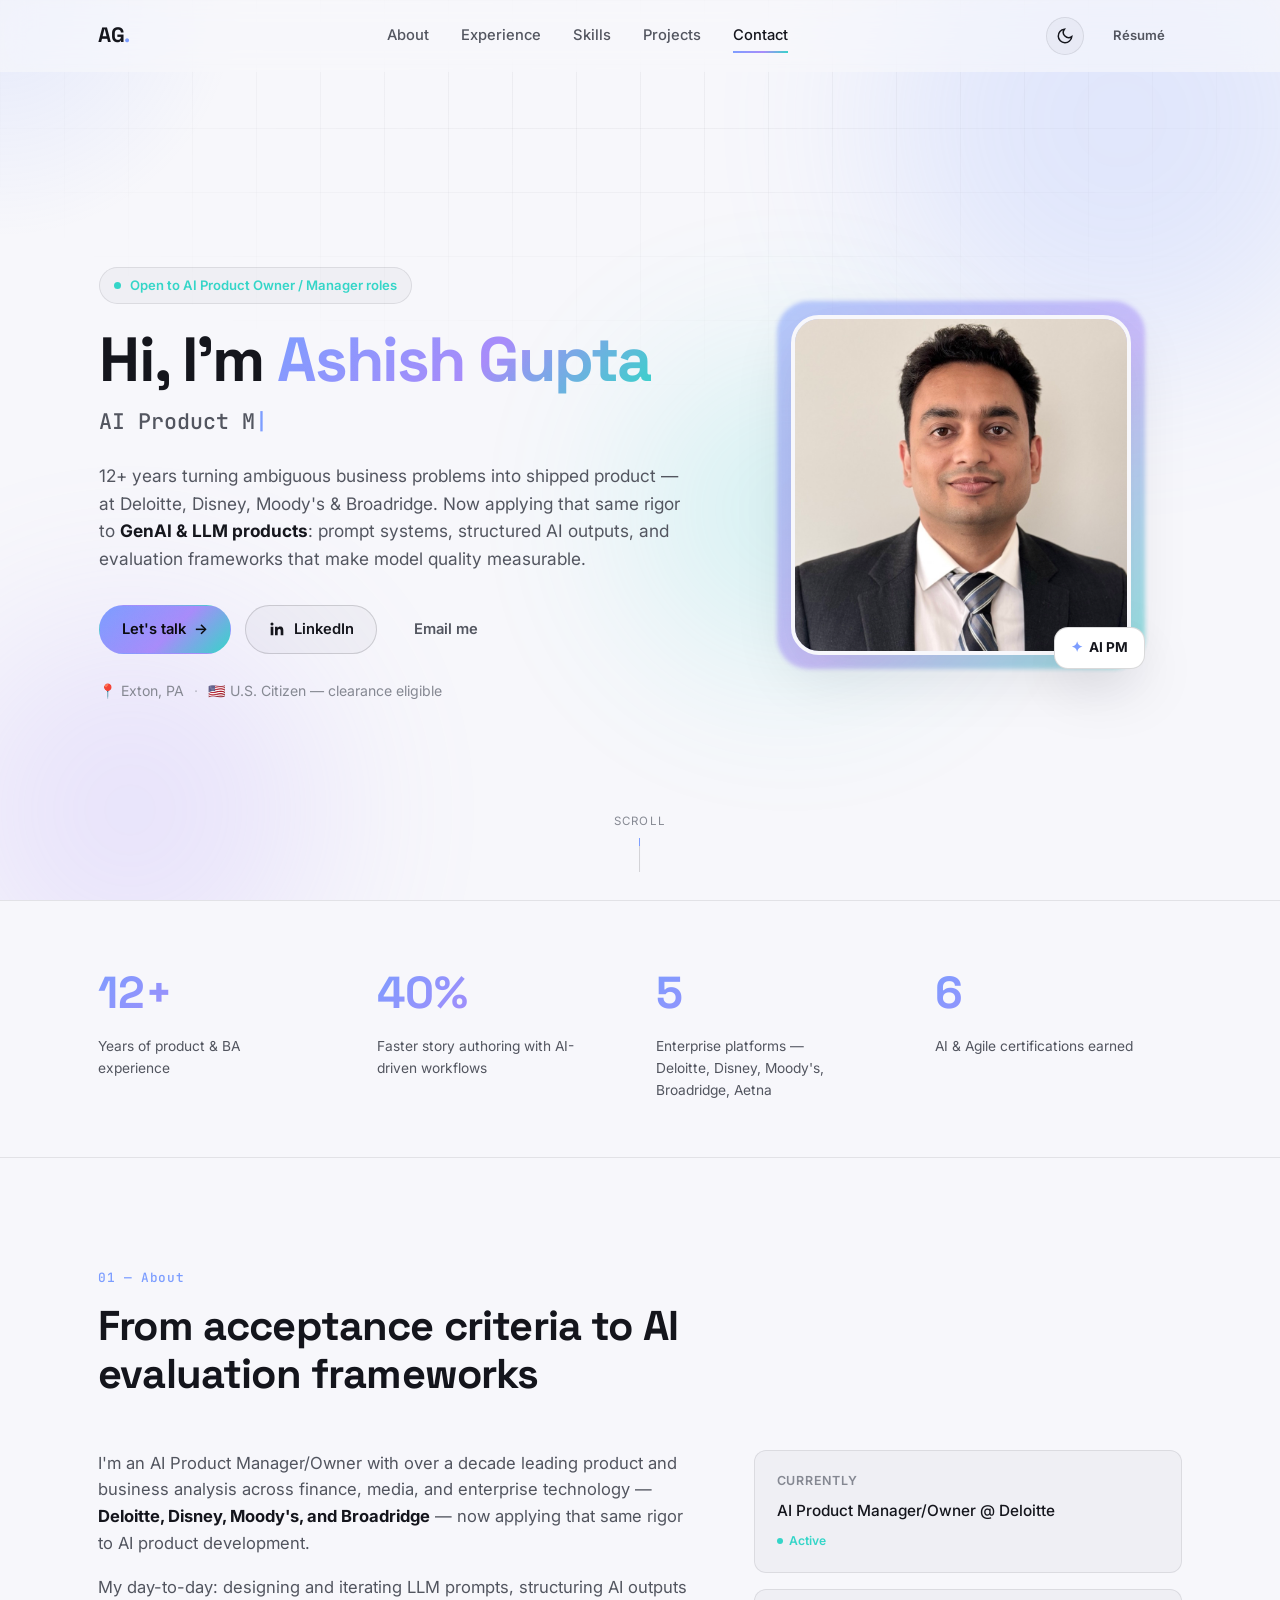
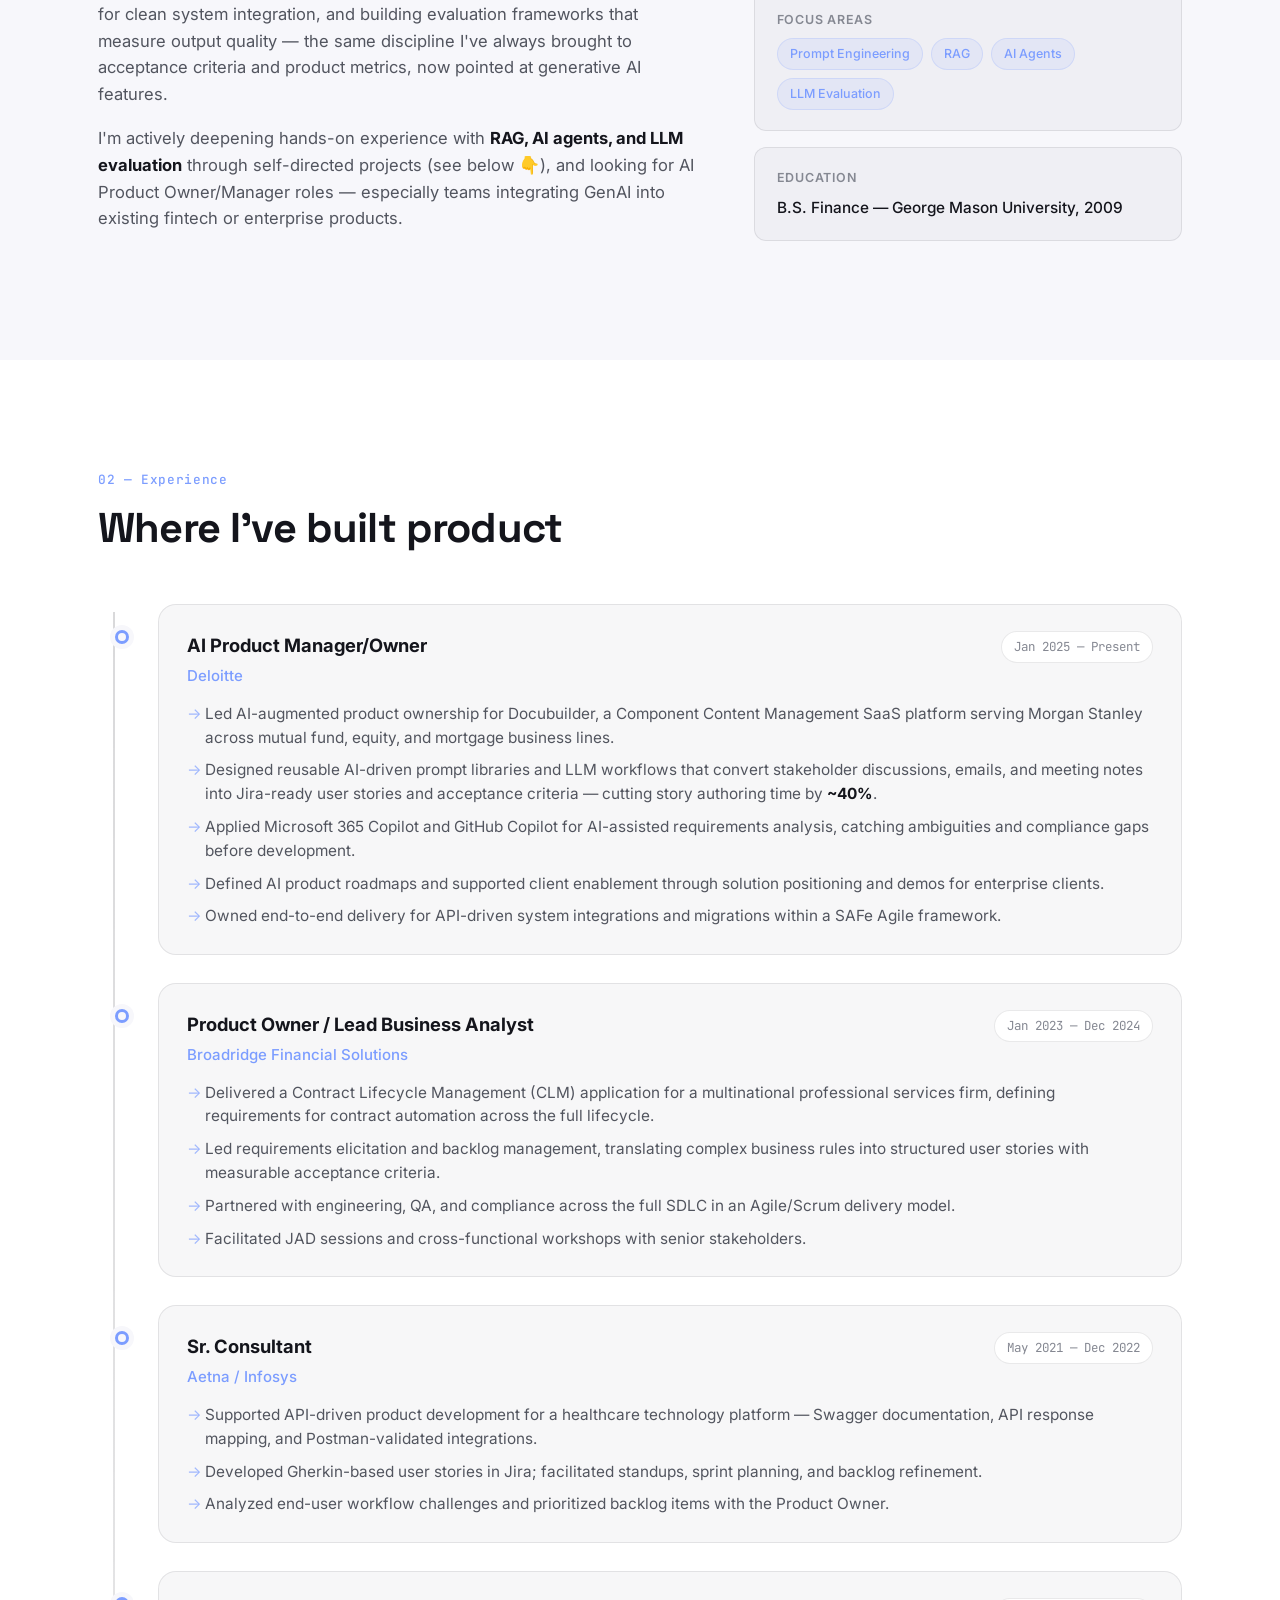
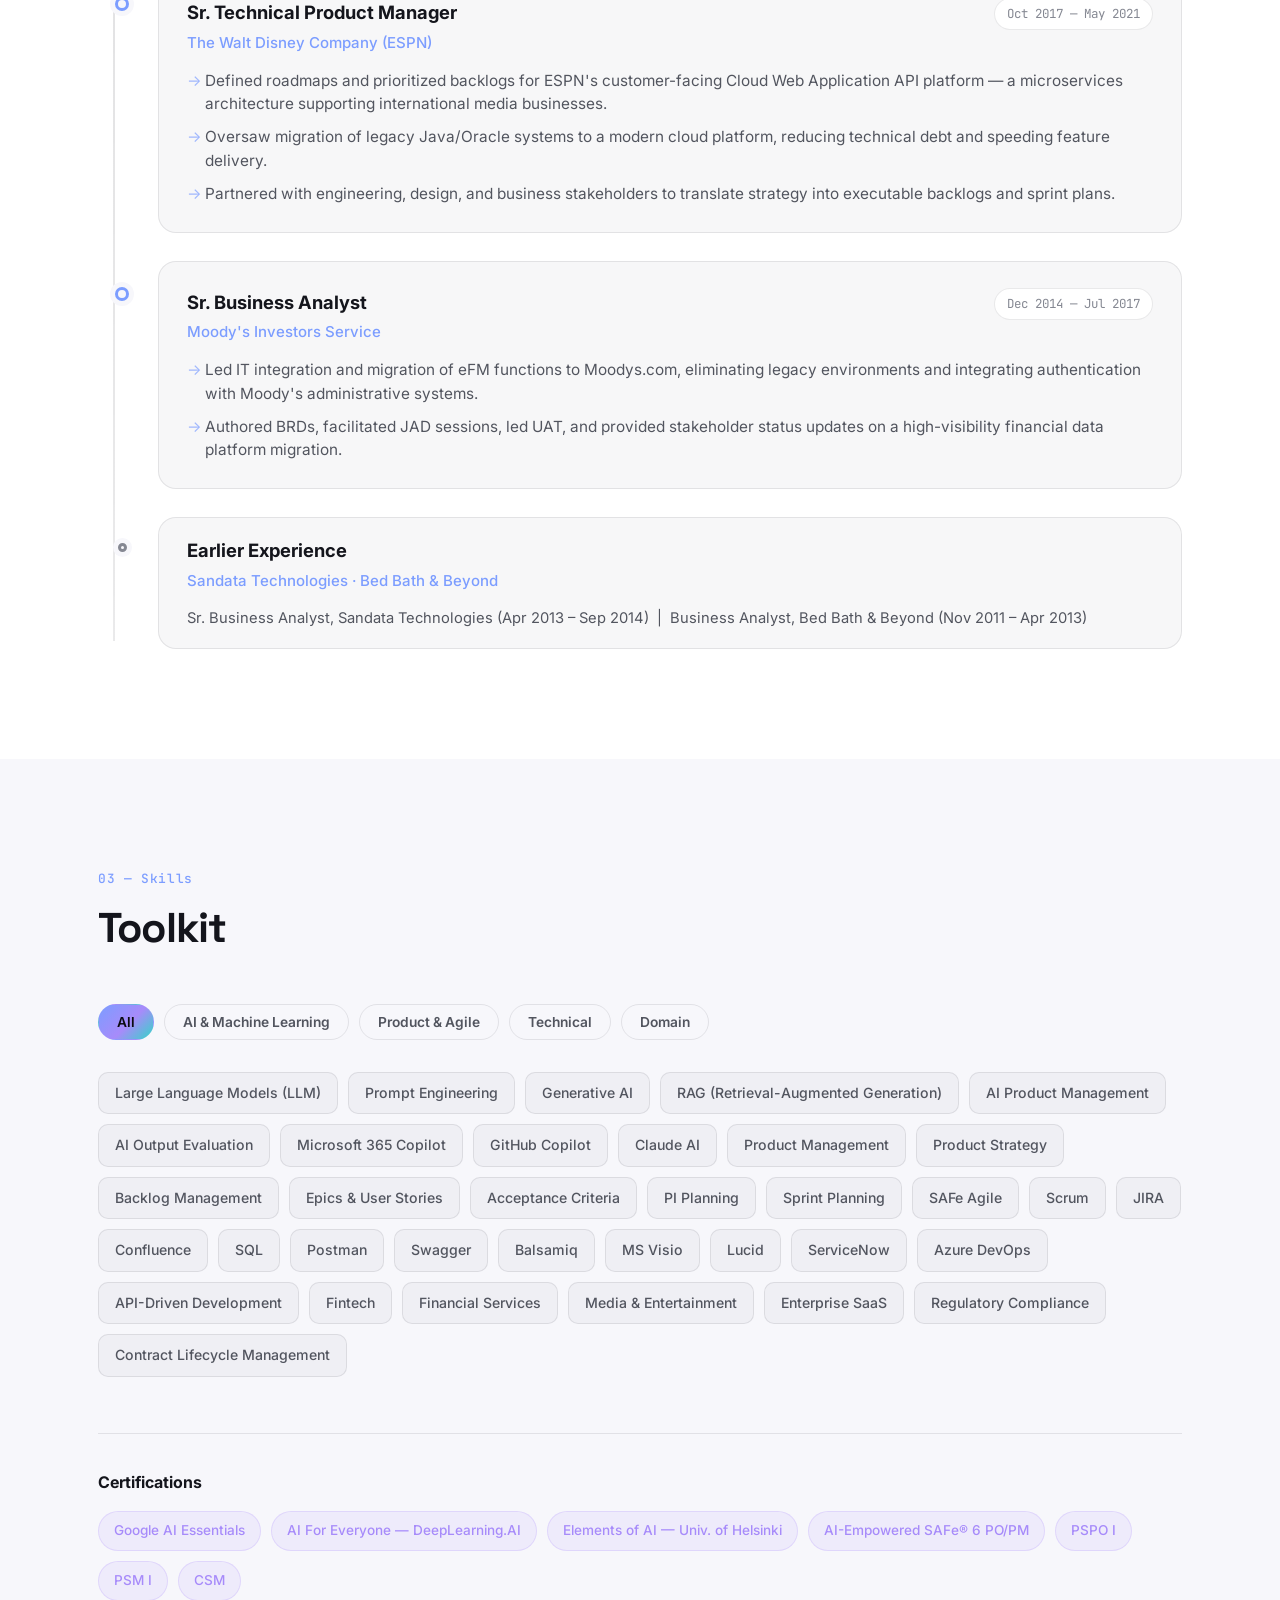
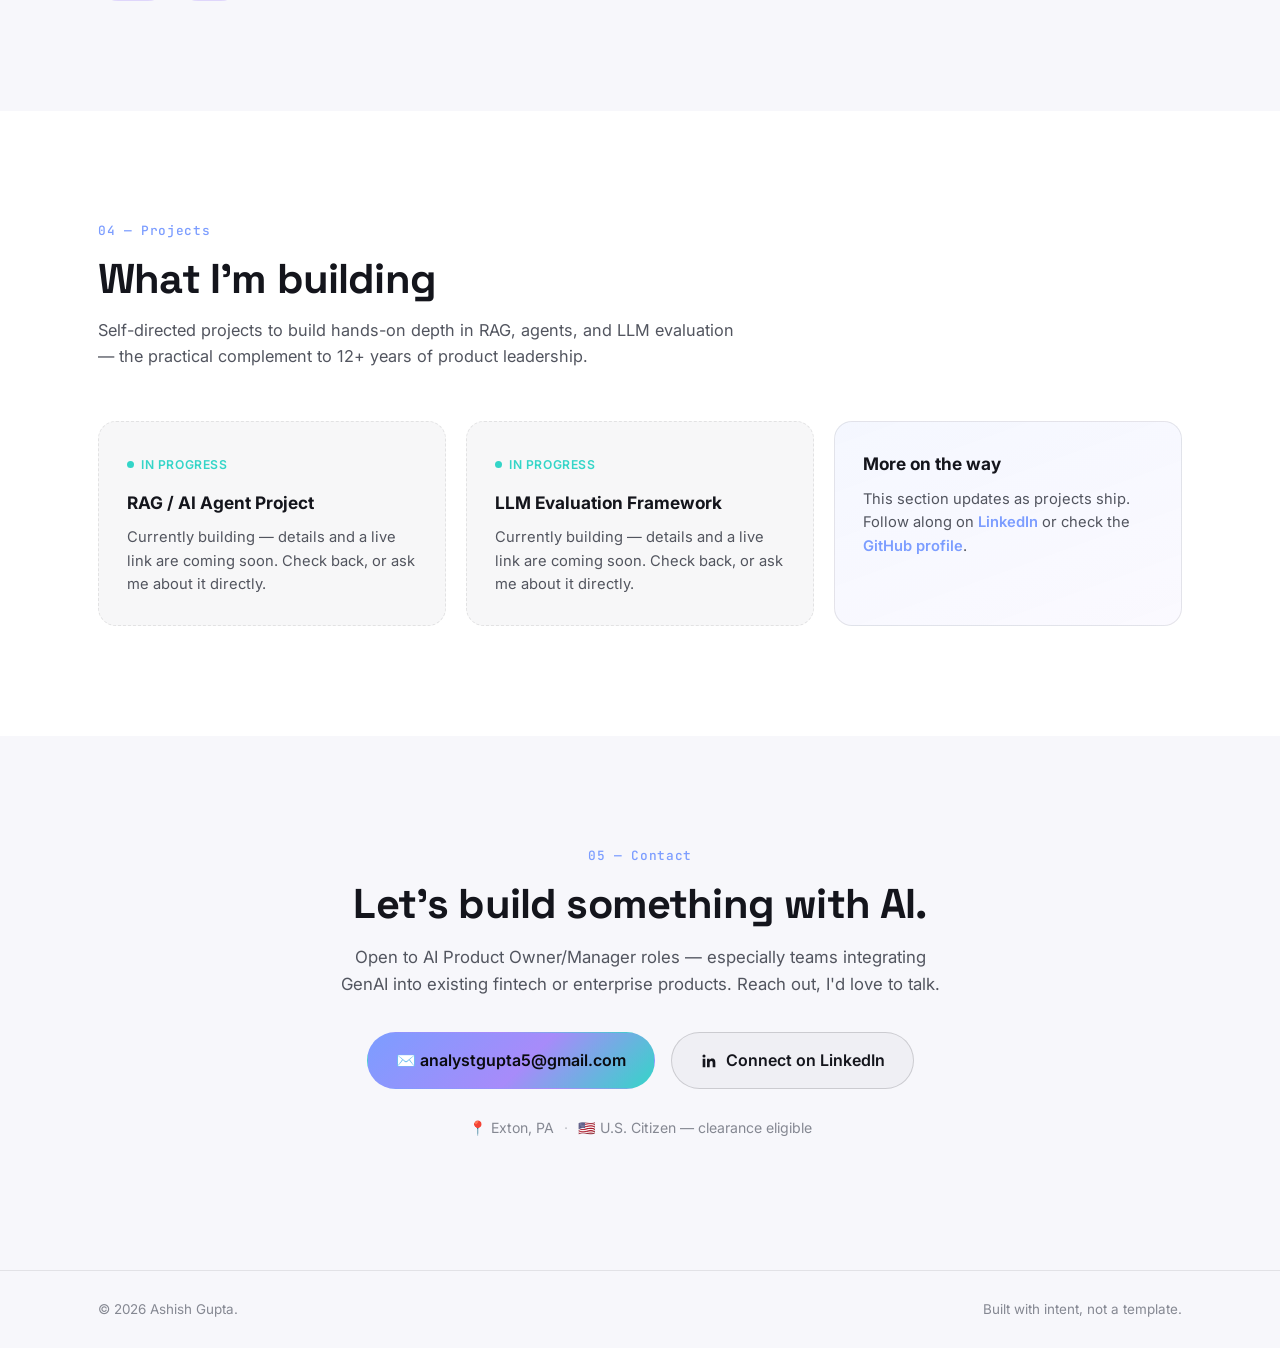
==== index.html @ 5408b758 "Initial interactive resume site" ====
<!DOCTYPE html>
<html lang="en">
<head>
<meta charset="UTF-8">
<meta name="viewport" content="width=device-width, initial-scale=1.0">
<title>Ashish Gupta — AI Product Manager</title>
<meta name="description" content="Ashish Gupta — AI Product Manager/Owner specializing in GenAI & LLM products across Fintech, Media, and Enterprise technology.">
<link rel="icon" href="data:image/svg+xml,<svg xmlns=%22http://www.w3.org/2000/svg%22 viewBox=%220 0 100 100%22><text y=%22.9em%22 font-size=%2290%22>🤖</text></svg>">
<link rel="preconnect" href="https://fonts.googleapis.com">
<link rel="preconnect" href="https://fonts.gstatic.com" crossorigin>
<link href="https://fonts.googleapis.com/css2?family=Space+Grotesk:wght@400;500;600;700&family=Inter:wght@400;500;600;700;800&family=JetBrains+Mono:wght@400;500&display=swap" rel="stylesheet">
<link rel="stylesheet" href="style.css">
</head>
<body>

<div class="noise-overlay"></div>
<div class="cursor-glow" id="cursorGlow"></div>

<nav id="navbar">
  <div class="nav-inner">
    <a href="#top" class="nav-brand">AG<span class="dot">.</span></a>
    <div class="nav-links">
      <a href="#about" data-section="about">About</a>
      <a href="#experience" data-section="experience">Experience</a>
      <a href="#skills" data-section="skills">Skills</a>
      <a href="#projects" data-section="projects">Projects</a>
      <a href="#contact" data-section="contact">Contact</a>
    </div>
    <div class="nav-actions">
      <button id="themeToggle" aria-label="Toggle theme">
        <svg class="icon-sun" viewBox="0 0 24 24" fill="none" stroke="currentColor" stroke-width="2"><circle cx="12" cy="12" r="4"/><path d="M12 2v2M12 20v2M4.93 4.93l1.41 1.41M17.66 17.66l1.41 1.41M2 12h2M20 12h2M6.34 17.66l-1.41 1.41M19.07 4.93l-1.41 1.41"/></svg>
        <svg class="icon-moon" viewBox="0 0 24 24" fill="none" stroke="currentColor" stroke-width="2"><path d="M21 12.79A9 9 0 1 1 11.21 3 7 7 0 0 0 21 12.79z"/></svg>
      </button>
      <a href="Ashish_Gupta_AI_PO_Resume.docx" class="btn btn-ghost btn-sm" download>Résumé</a>
    </div>
    <button class="nav-burger" id="navBurger" aria-label="Menu"><span></span><span></span><span></span></button>
  </div>
  <div class="mobile-menu" id="mobileMenu">
    <a href="#about">About</a>
    <a href="#experience">Experience</a>
    <a href="#skills">Skills</a>
    <a href="#projects">Projects</a>
    <a href="#contact">Contact</a>
  </div>
</nav>

<div class="progress-bar" id="progressBar"></div>

<main id="top">

  <!-- HERO -->
  <section class="hero">
    <div class="hero-bg">
      <div class="blob blob-1"></div>
      <div class="blob blob-2"></div>
      <div class="blob blob-3"></div>
      <div class="grid-overlay"></div>
    </div>

    <div class="hero-inner container">
      <div class="hero-text">
        <div class="eyebrow reveal">
          <span class="pulse-dot"></span>
          Open to AI Product Owner / Manager roles
        </div>
        <h1 class="reveal">
          Hi, I'm <span class="highlight">Ashish Gupta</span>
        </h1>
        <h2 class="hero-role reveal">
          <span id="typedRole"></span><span class="cursor-blink">|</span>
        </h2>
        <p class="hero-lede reveal">
          12+ years turning ambiguous business problems into shipped product —
          at Deloitte, Disney, Moody's &amp; Broadridge. Now applying that same
          rigor to <strong>GenAI &amp; LLM products</strong>: prompt systems,
          structured AI outputs, and evaluation frameworks that make model
          quality measurable.
        </p>
        <div class="hero-actions reveal">
          <a href="#contact" class="btn btn-primary">Let's talk <span class="arrow">→</span></a>
          <a href="https://www.linkedin.com/in/analystgupta5/" target="_blank" rel="noopener" class="btn btn-secondary">
            <svg width="18" height="18" viewBox="0 0 24 24" fill="currentColor"><path d="M20.45 20.45h-3.55v-5.57c0-1.33-.03-3.04-1.85-3.04-1.85 0-2.14 1.45-2.14 2.94v5.67H9.36V9h3.41v1.56h.05c.47-.9 1.63-1.85 3.36-1.85 3.6 0 4.27 2.37 4.27 5.45v6.29zM5.34 7.43a2.06 2.06 0 1 1 0-4.12 2.06 2.06 0 0 1 0 4.12zM7.11 20.45H3.56V9h3.55v11.45z"/></svg>
            LinkedIn
          </a>
          <a href="mailto:analystgupta5@gmail.com" class="btn btn-ghost">Email me</a>
        </div>
        <div class="hero-meta reveal">
          <span>📍 Exton, PA</span>
          <span class="sep">·</span>
          <span>🇺🇸 U.S. Citizen — clearance eligible</span>
        </div>
      </div>

      <div class="hero-photo reveal">
        <div class="photo-frame">
          <div class="photo-ring"></div>
          <img src="assets/headshot.jpg" alt="Portrait of Ashish Gupta" width="420" height="420">
          <div class="photo-badge">
            <span class="badge-icon">✦</span> AI PM
          </div>
        </div>
      </div>
    </div>

    <div class="scroll-cue">
      <span>Scroll</span>
      <div class="scroll-line"><div class="scroll-dot"></div></div>
    </div>
  </section>

  <!-- STATS -->
  <section class="stats-band">
    <div class="container stats-grid">
      <div class="stat reveal">
        <div class="stat-number" data-count="12" data-suffix="+">0</div>
        <div class="stat-label">Years of product &amp; BA experience</div>
      </div>
      <div class="stat reveal">
        <div class="stat-number" data-count="40" data-suffix="%">0</div>
        <div class="stat-label">Faster story authoring with AI-driven workflows</div>
      </div>
      <div class="stat reveal">
        <div class="stat-number" data-count="5" data-suffix="">0</div>
        <div class="stat-label">Enterprise platforms — Deloitte, Disney, Moody's, Broadridge, Aetna</div>
      </div>
      <div class="stat reveal">
        <div class="stat-number" data-count="6" data-suffix="">0</div>
        <div class="stat-label">AI &amp; Agile certifications earned</div>
      </div>
    </div>
  </section>

  <!-- ABOUT -->
  <section id="about" class="section">
    <div class="container">
      <div class="section-head reveal">
        <span class="section-kicker">01 — About</span>
        <h2>From acceptance criteria to AI evaluation frameworks</h2>
      </div>
      <div class="about-grid">
        <div class="about-copy reveal">
          <p>
            I'm an AI Product Manager/Owner with over a decade leading product
            and business analysis across finance, media, and enterprise
            technology — <strong>Deloitte, Disney, Moody's, and Broadridge</strong> —
            now applying that same rigor to AI product development.
          </p>
          <p>
            My day-to-day: designing and iterating LLM prompts, structuring AI
            outputs for clean system integration, and building evaluation
            frameworks that measure output quality — the same discipline I've
            always brought to acceptance criteria and product metrics, now
            pointed at generative AI features.
          </p>
          <p>
            I'm actively deepening hands-on experience with <strong>RAG, AI
            agents, and LLM evaluation</strong> through self-directed projects
            (see below 👇), and looking for AI Product Owner/Manager roles —
            especially teams integrating GenAI into existing fintech or
            enterprise products.
          </p>
        </div>
        <div class="about-side reveal">
          <div class="info-card">
            <h3>Currently</h3>
            <p>AI Product Manager/Owner @ Deloitte</p>
            <span class="tag tag-live">Active</span>
          </div>
          <div class="info-card">
            <h3>Focus areas</h3>
            <div class="chip-row">
              <span class="chip">Prompt Engineering</span>
              <span class="chip">RAG</span>
              <span class="chip">AI Agents</span>
              <span class="chip">LLM Evaluation</span>
            </div>
          </div>
          <div class="info-card">
            <h3>Education</h3>
            <p>B.S. Finance — George Mason University, 2009</p>
          </div>
        </div>
      </div>
    </div>
  </section>

  <!-- EXPERIENCE -->
  <section id="experience" class="section section-alt">
    <div class="container">
      <div class="section-head reveal">
        <span class="section-kicker">02 — Experience</span>
        <h2>Where I've built product</h2>
      </div>

      <div class="timeline">

        <article class="tl-item reveal">
          <div class="tl-marker"><div class="tl-dot"></div></div>
          <div class="tl-card">
            <div class="tl-card-head">
              <div>
                <h3>AI Product Manager/Owner</h3>
                <div class="tl-company">Deloitte</div>
              </div>
              <div class="tl-date">Jan 2025 — Present</div>
            </div>
            <ul>
              <li>Led AI-augmented product ownership for Docubuilder, a Component Content Management SaaS platform serving Morgan Stanley across mutual fund, equity, and mortgage business lines.</li>
              <li>Designed reusable AI-driven prompt libraries and LLM workflows that convert stakeholder discussions, emails, and meeting notes into Jira-ready user stories and acceptance criteria — cutting story authoring time by <strong>~40%</strong>.</li>
              <li>Applied Microsoft 365 Copilot and GitHub Copilot for AI-assisted requirements analysis, catching ambiguities and compliance gaps before development.</li>
              <li>Defined AI product roadmaps and supported client enablement through solution positioning and demos for enterprise clients.</li>
              <li>Owned end-to-end delivery for API-driven system integrations and migrations within a SAFe Agile framework.</li>
            </ul>
          </div>
        </article>

        <article class="tl-item reveal">
          <div class="tl-marker"><div class="tl-dot"></div></div>
          <div class="tl-card">
            <div class="tl-card-head">
              <div>
                <h3>Product Owner / Lead Business Analyst</h3>
                <div class="tl-company">Broadridge Financial Solutions</div>
              </div>
              <div class="tl-date">Jan 2023 — Dec 2024</div>
            </div>
            <ul>
              <li>Delivered a Contract Lifecycle Management (CLM) application for a multinational professional services firm, defining requirements for contract automation across the full lifecycle.</li>
              <li>Led requirements elicitation and backlog management, translating complex business rules into structured user stories with measurable acceptance criteria.</li>
              <li>Partnered with engineering, QA, and compliance across the full SDLC in an Agile/Scrum delivery model.</li>
              <li>Facilitated JAD sessions and cross-functional workshops with senior stakeholders.</li>
            </ul>
          </div>
        </article>

        <article class="tl-item reveal">
          <div class="tl-marker"><div class="tl-dot"></div></div>
          <div class="tl-card">
            <div class="tl-card-head">
              <div>
                <h3>Sr. Consultant</h3>
                <div class="tl-company">Aetna / Infosys</div>
              </div>
              <div class="tl-date">May 2021 — Dec 2022</div>
            </div>
            <ul>
              <li>Supported API-driven product development for a healthcare technology platform — Swagger documentation, API response mapping, and Postman-validated integrations.</li>
              <li>Developed Gherkin-based user stories in Jira; facilitated standups, sprint planning, and backlog refinement.</li>
              <li>Analyzed end-user workflow challenges and prioritized backlog items with the Product Owner.</li>
            </ul>
          </div>
        </article>

        <article class="tl-item reveal">
          <div class="tl-marker"><div class="tl-dot"></div></div>
          <div class="tl-card">
            <div class="tl-card-head">
              <div>
                <h3>Sr. Technical Product Manager</h3>
                <div class="tl-company">The Walt Disney Company (ESPN)</div>
              </div>
              <div class="tl-date">Oct 2017 — May 2021</div>
            </div>
            <ul>
              <li>Defined roadmaps and prioritized backlogs for ESPN's customer-facing Cloud Web Application API platform — a microservices architecture supporting international media businesses.</li>
              <li>Oversaw migration of legacy Java/Oracle systems to a modern cloud platform, reducing technical debt and speeding feature delivery.</li>
              <li>Partnered with engineering, design, and business stakeholders to translate strategy into executable backlogs and sprint plans.</li>
            </ul>
          </div>
        </article>

        <article class="tl-item reveal">
          <div class="tl-marker"><div class="tl-dot"></div></div>
          <div class="tl-card">
            <div class="tl-card-head">
              <div>
                <h3>Sr. Business Analyst</h3>
                <div class="tl-company">Moody's Investors Service</div>
              </div>
              <div class="tl-date">Dec 2014 — Jul 2017</div>
            </div>
            <ul>
              <li>Led IT integration and migration of eFM functions to Moodys.com, eliminating legacy environments and integrating authentication with Moody's administrative systems.</li>
              <li>Authored BRDs, facilitated JAD sessions, led UAT, and provided stakeholder status updates on a high-visibility financial data platform migration.</li>
            </ul>
          </div>
        </article>

        <article class="tl-item tl-item-compact reveal">
          <div class="tl-marker"><div class="tl-dot tl-dot-sm"></div></div>
          <div class="tl-card tl-card-compact">
            <div class="tl-card-head">
              <div>
                <h3>Earlier Experience</h3>
                <div class="tl-company">Sandata Technologies · Bed Bath &amp; Beyond</div>
              </div>
            </div>
            <p class="tl-compact-text">Sr. Business Analyst, Sandata Technologies (Apr 2013 – Sep 2014) &nbsp;|&nbsp; Business Analyst, Bed Bath &amp; Beyond (Nov 2011 – Apr 2013)</p>
          </div>
        </article>

      </div>
    </div>
  </section>

  <!-- SKILLS -->
  <section id="skills" class="section">
    <div class="container">
      <div class="section-head reveal">
        <span class="section-kicker">03 — Skills</span>
        <h2>Toolkit</h2>
      </div>

      <div class="filter-row reveal">
        <button class="filter-btn active" data-filter="all">All</button>
        <button class="filter-btn" data-filter="ai">AI &amp; Machine Learning</button>
        <button class="filter-btn" data-filter="product">Product &amp; Agile</button>
        <button class="filter-btn" data-filter="technical">Technical</button>
        <button class="filter-btn" data-filter="domain">Domain</button>
      </div>

      <div class="skills-grid" id="skillsGrid">
        <!-- AI -->
        <span class="skill-pill" data-cat="ai">Large Language Models (LLM)</span>
        <span class="skill-pill" data-cat="ai">Prompt Engineering</span>
        <span class="skill-pill" data-cat="ai">Generative AI</span>
        <span class="skill-pill" data-cat="ai">RAG (Retrieval-Augmented Generation)</span>
        <span class="skill-pill" data-cat="ai">AI Product Management</span>
        <span class="skill-pill" data-cat="ai">AI Output Evaluation</span>
        <span class="skill-pill" data-cat="ai">Microsoft 365 Copilot</span>
        <span class="skill-pill" data-cat="ai">GitHub Copilot</span>
        <span class="skill-pill" data-cat="ai">Claude AI</span>
        <!-- Product -->
        <span class="skill-pill" data-cat="product">Product Management</span>
        <span class="skill-pill" data-cat="product">Product Strategy</span>
        <span class="skill-pill" data-cat="product">Backlog Management</span>
        <span class="skill-pill" data-cat="product">Epics &amp; User Stories</span>
        <span class="skill-pill" data-cat="product">Acceptance Criteria</span>
        <span class="skill-pill" data-cat="product">PI Planning</span>
        <span class="skill-pill" data-cat="product">Sprint Planning</span>
        <span class="skill-pill" data-cat="product">SAFe Agile</span>
        <span class="skill-pill" data-cat="product">Scrum</span>
        <!-- Technical -->
        <span class="skill-pill" data-cat="technical">JIRA</span>
        <span class="skill-pill" data-cat="technical">Confluence</span>
        <span class="skill-pill" data-cat="technical">SQL</span>
        <span class="skill-pill" data-cat="technical">Postman</span>
        <span class="skill-pill" data-cat="technical">Swagger</span>
        <span class="skill-pill" data-cat="technical">Balsamiq</span>
        <span class="skill-pill" data-cat="technical">MS Visio</span>
        <span class="skill-pill" data-cat="technical">Lucid</span>
        <span class="skill-pill" data-cat="technical">ServiceNow</span>
        <span class="skill-pill" data-cat="technical">Azure DevOps</span>
        <span class="skill-pill" data-cat="technical">API-Driven Development</span>
        <!-- Domain -->
        <span class="skill-pill" data-cat="domain">Fintech</span>
        <span class="skill-pill" data-cat="domain">Financial Services</span>
        <span class="skill-pill" data-cat="domain">Media &amp; Entertainment</span>
        <span class="skill-pill" data-cat="domain">Enterprise SaaS</span>
        <span class="skill-pill" data-cat="domain">Regulatory Compliance</span>
        <span class="skill-pill" data-cat="domain">Contract Lifecycle Management</span>
      </div>

      <div class="cert-strip reveal">
        <div class="cert-strip-title">Certifications</div>
        <div class="cert-list">
          <span class="cert-pill">Google AI Essentials</span>
          <span class="cert-pill">AI For Everyone — DeepLearning.AI</span>
          <span class="cert-pill">Elements of AI — Univ. of Helsinki</span>
          <span class="cert-pill">AI-Empowered SAFe® 6 PO/PM</span>
          <span class="cert-pill">PSPO I</span>
          <span class="cert-pill">PSM I</span>
          <span class="cert-pill">CSM</span>
        </div>
      </div>
    </div>
  </section>

  <!-- PROJECTS -->
  <section id="projects" class="section section-alt">
    <div class="container">
      <div class="section-head reveal">
        <span class="section-kicker">04 — Projects</span>
        <h2>What I'm building</h2>
        <p class="section-sub">Self-directed projects to build hands-on depth in RAG, agents, and LLM evaluation — the practical complement to 12+ years of product leadership.</p>
      </div>

      <div class="projects-grid">
        <div class="project-card project-placeholder reveal">
          <div class="project-status">
            <span class="status-dot"></span> In progress
          </div>
          <h3>RAG / AI Agent Project</h3>
          <p>Currently building — details and a live link are coming soon. Check back, or ask me about it directly.</p>
        </div>
        <div class="project-card project-placeholder reveal">
          <div class="project-status">
            <span class="status-dot"></span> In progress
          </div>
          <h3>LLM Evaluation Framework</h3>
          <p>Currently building — details and a live link are coming soon. Check back, or ask me about it directly.</p>
        </div>
        <div class="project-card project-cta reveal">
          <h3>More on the way</h3>
          <p>This section updates as projects ship. Follow along on <a href="https://www.linkedin.com/in/analystgupta5/" target="_blank" rel="noopener">LinkedIn</a> or check the <a href="https://github.com/Agupta678" target="_blank" rel="noopener" id="githubProfileLink">GitHub profile</a>.</p>
        </div>
      </div>
    </div>
  </section>

  <!-- CONTACT -->
  <section id="contact" class="section contact-section">
    <div class="container">
      <div class="contact-inner reveal">
        <span class="section-kicker">05 — Contact</span>
        <h2>Let's build something with AI.</h2>
        <p>Open to AI Product Owner/Manager roles — especially teams integrating GenAI into existing fintech or enterprise products. Reach out, I'd love to talk.</p>
        <div class="contact-actions">
          <a href="mailto:analystgupta5@gmail.com" class="btn btn-primary btn-lg">
            ✉️ analystgupta5@gmail.com
          </a>
          <a href="https://www.linkedin.com/in/analystgupta5/" target="_blank" rel="noopener" class="btn btn-secondary btn-lg">
            <svg width="18" height="18" viewBox="0 0 24 24" fill="currentColor"><path d="M20.45 20.45h-3.55v-5.57c0-1.33-.03-3.04-1.85-3.04-1.85 0-2.14 1.45-2.14 2.94v5.67H9.36V9h3.41v1.56h.05c.47-.9 1.63-1.85 3.36-1.85 3.6 0 4.27 2.37 4.27 5.45v6.29zM5.34 7.43a2.06 2.06 0 1 1 0-4.12 2.06 2.06 0 0 1 0 4.12zM7.11 20.45H3.56V9h3.55v11.45z"/></svg>
            Connect on LinkedIn
          </a>
        </div>
        <div class="contact-meta">
          <span>📍 Exton, PA</span>
          <span class="sep">·</span>
          <span>🇺🇸 U.S. Citizen — clearance eligible</span>
        </div>
      </div>
    </div>
  </section>

</main>

<footer class="site-footer">
  <div class="container footer-inner">
    <span>© <span id="year"></span> Ashish Gupta.</span>
    <span class="footer-sep">Built with intent, not a template.</span>
  </div>
</footer>

<script src="script.js"></script>
</body>
</html>
---- style.css ----
/* ============ TOKENS ============ */
:root {
  --bg: #0a0b0f;
  --bg-elevated: #12141a;
  --bg-card: rgba(255,255,255,0.035);
  --border: rgba(255,255,255,0.09);
  --border-strong: rgba(255,255,255,0.16);
  --text: #f4f5f7;
  --text-dim: #a4a8b3;
  --text-faint: #6b7080;
  --accent: #7c9dff;
  --accent-2: #a78bfa;
  --accent-3: #34d5c8;
  --accent-grad: linear-gradient(135deg, #7c9dff 0%, #a78bfa 55%, #34d5c8 100%);
  --shadow: 0 20px 60px rgba(0,0,0,0.45);
  --radius: 18px;
  --radius-sm: 12px;
  --font-display: 'Space Grotesk', 'Inter', sans-serif;
  --font-body: 'Inter', -apple-system, sans-serif;
  --font-mono: 'JetBrains Mono', monospace;
}

:root[data-theme="light"] {
  --bg: #f7f7fb;
  --bg-elevated: #ffffff;
  --bg-card: rgba(20,20,30,0.03);
  --border: rgba(20,20,30,0.09);
  --border-strong: rgba(20,20,30,0.16);
  --text: #14151c;
  --text-dim: #52555f;
  --text-faint: #858892;
  --shadow: 0 20px 60px rgba(20,20,40,0.10);
}

* { margin: 0; padding: 0; box-sizing: border-box; }

html { scroll-behavior: smooth; }

body {
  background: var(--bg);
  color: var(--text);
  font-family: var(--font-body);
  line-height: 1.6;
  overflow-x: hidden;
  transition: background 0.4s ease, color 0.4s ease;
}

.container {
  max-width: 1140px;
  margin: 0 auto;
  padding: 0 28px;
}

a { color: inherit; text-decoration: none; }
ul { list-style: none; }
img { max-width: 100%; display: block; }

::selection { background: var(--accent); color: #fff; }

/* subtle grain so flat gradients don't look sterile */
.noise-overlay {
  position: fixed; inset: 0; pointer-events: none; z-index: 9999;
  opacity: 0.025; mix-blend-mode: overlay;
  background-image: url("data:image/svg+xml,%3Csvg xmlns='http://www.w3.org/2000/svg' width='120' height='120'%3E%3Cfilter id='n'%3E%3CfeTurbulence type='fractalNoise' baseFrequency='0.9' numOctaves='2' stitchTiles='stitch'/%3E%3C/filter%3E%3Crect width='100%25' height='100%25' filter='url(%23n)'/%3E%3C/svg%3E");
}

.cursor-glow {
  position: fixed; width: 480px; height: 480px; border-radius: 50%;
  pointer-events: none; z-index: 0; top: 0; left: 0;
  background: radial-gradient(circle, rgba(124,157,255,0.10) 0%, rgba(124,157,255,0) 70%);
  transform: translate(-50%, -50%);
  transition: opacity 0.3s ease;
  will-change: transform;
}
:root[data-theme="light"] .cursor-glow { background: radial-gradient(circle, rgba(124,157,255,0.14) 0%, rgba(124,157,255,0) 70%); }

/* ============ SCROLL PROGRESS ============ */
.progress-bar {
  position: fixed; top: 0; left: 0; height: 3px; width: 0%;
  background: var(--accent-grad); z-index: 1001;
  transition: width 0.1s ease-out;
}

/* ============ NAV ============ */
#navbar {
  position: fixed; top: 0; left: 0; right: 0; z-index: 1000;
  backdrop-filter: blur(16px) saturate(140%);
  -webkit-backdrop-filter: blur(16px) saturate(140%);
  background: rgba(10,11,15,0.55);
  border-bottom: 1px solid transparent;
  transition: border-color 0.3s ease, background 0.3s ease;
}
:root[data-theme="light"] #navbar { background: rgba(247,247,251,0.65); }
#navbar.scrolled { border-bottom-color: var(--border); }

.nav-inner {
  max-width: 1140px; margin: 0 auto; padding: 16px 28px;
  display: flex; align-items: center; justify-content: space-between;
}

.nav-brand {
  font-family: var(--font-display); font-weight: 700; font-size: 1.3rem;
  letter-spacing: -0.02em;
}
.nav-brand .dot { color: var(--accent); }

.nav-links { display: flex; gap: 32px; }
.nav-links a {
  font-size: 0.92rem; font-weight: 500; color: var(--text-dim);
  position: relative; padding: 4px 0; transition: color 0.2s ease;
}
.nav-links a::after {
  content: ''; position: absolute; left: 0; bottom: -2px; height: 2px; width: 0;
  background: var(--accent-grad); transition: width 0.25s ease;
}
.nav-links a:hover, .nav-links a.active { color: var(--text); }
.nav-links a.active::after { width: 100%; }

.nav-actions { display: flex; align-items: center; gap: 12px; }

#themeToggle {
  width: 38px; height: 38px; border-radius: 50%; border: 1px solid var(--border);
  background: var(--bg-card); color: var(--text); cursor: pointer;
  display: flex; align-items: center; justify-content: center;
  transition: border-color 0.2s ease, transform 0.2s ease;
}
#themeToggle:hover { border-color: var(--accent); transform: rotate(15deg); }
#themeToggle svg { width: 18px; height: 18px; }
.icon-moon { display: none; }
:root[data-theme="light"] .icon-sun { display: none; }
:root[data-theme="light"] .icon-moon { display: block; }

.nav-burger { display: none; flex-direction: column; gap: 5px; background: none; border: none; cursor: pointer; padding: 8px; }
.nav-burger span { width: 22px; height: 2px; background: var(--text); border-radius: 2px; transition: all 0.25s ease; }
.mobile-menu {
  display: none; flex-direction: column; padding: 8px 28px 20px;
  background: var(--bg-elevated); border-top: 1px solid var(--border);
}
.mobile-menu a { padding: 12px 0; border-bottom: 1px solid var(--border); font-weight: 500; }
.mobile-menu.open { display: flex; }

/* ============ BUTTONS ============ */
.btn {
  display: inline-flex; align-items: center; gap: 8px;
  padding: 12px 22px; border-radius: 999px; font-weight: 600; font-size: 0.92rem;
  border: 1px solid transparent; cursor: pointer; transition: transform 0.2s ease, box-shadow 0.2s ease, border-color 0.2s ease, background 0.2s ease;
  white-space: nowrap;
}
.btn-primary { background: var(--accent-grad); color: #0a0b0f; }
.btn-primary:hover { transform: translateY(-2px); box-shadow: 0 12px 28px rgba(124,157,255,0.35); }
.btn-primary .arrow { transition: transform 0.2s ease; }
.btn-primary:hover .arrow { transform: translateX(3px); }

.btn-secondary { background: var(--bg-card); border-color: var(--border-strong); color: var(--text); }
.btn-secondary:hover { border-color: var(--accent); transform: translateY(-2px); }

.btn-ghost { color: var(--text-dim); border-color: transparent; }
.btn-ghost:hover { color: var(--text); }

.btn-sm { padding: 8px 16px; font-size: 0.82rem; }
.btn-lg { padding: 15px 28px; font-size: 1rem; }

/* ============ HERO ============ */
.hero {
  position: relative; min-height: 100vh; display: flex; align-items: center;
  padding-top: 90px; overflow: hidden;
}
.hero-bg { position: absolute; inset: 0; z-index: -1; }
.blob {
  position: absolute; border-radius: 50%; filter: blur(90px); opacity: 0.35;
  animation: float 18s ease-in-out infinite;
}
.blob-1 { width: 480px; height: 480px; background: var(--accent); top: -120px; right: -80px; }
.blob-2 { width: 380px; height: 380px; background: var(--accent-2); bottom: -100px; left: -60px; animation-delay: -6s; }
.blob-3 { width: 300px; height: 300px; background: var(--accent-3); top: 40%; left: 50%; opacity: 0.18; animation-delay: -12s; }
:root[data-theme="light"] .blob { opacity: 0.18; }

@keyframes float {
  0%, 100% { transform: translate(0,0) scale(1); }
  33% { transform: translate(30px,-30px) scale(1.08); }
  66% { transform: translate(-20px,20px) scale(0.95); }
}

.grid-overlay {
  position: absolute; inset: 0;
  background-image: linear-gradient(var(--border) 1px, transparent 1px), linear-gradient(90deg, var(--border) 1px, transparent 1px);
  background-size: 64px 64px;
  mask-image: radial-gradient(ellipse 80% 60% at 50% 0%, #000 20%, transparent 75%);
  opacity: 0.5;
}

.hero-inner {
  display: grid; grid-template-columns: 1.15fr 0.85fr; gap: 48px; align-items: center;
  padding-top: 40px; padding-bottom: 60px;
}

.eyebrow {
  display: inline-flex; align-items: center; gap: 9px;
  font-size: 0.82rem; font-weight: 600; color: var(--accent-3);
  background: var(--bg-card); border: 1px solid var(--border);
  padding: 7px 14px; border-radius: 999px; margin-bottom: 22px;
}
.pulse-dot {
  width: 7px; height: 7px; border-radius: 50%; background: var(--accent-3);
  box-shadow: 0 0 0 0 rgba(52,213,200,0.6);
  animation: pulse 2s infinite;
}
@keyframes pulse {
  0% { box-shadow: 0 0 0 0 rgba(52,213,200,0.55); }
  70% { box-shadow: 0 0 0 8px rgba(52,213,200,0); }
  100% { box-shadow: 0 0 0 0 rgba(52,213,200,0); }
}

.hero h1 {
  font-family: var(--font-display); font-size: clamp(2.4rem, 5.2vw, 3.9rem);
  font-weight: 700; line-height: 1.08; letter-spacing: -0.03em; margin-bottom: 10px;
}
.highlight {
  background: var(--accent-grad); -webkit-background-clip: text; background-clip: text; color: transparent;
}

.hero-role {
  font-family: var(--font-mono); font-size: clamp(1rem, 2.2vw, 1.35rem);
  font-weight: 500; color: var(--text-dim); margin-bottom: 24px; min-height: 1.6em;
}
.cursor-blink { animation: blink 1s step-end infinite; color: var(--accent); }
@keyframes blink { 50% { opacity: 0; } }

.hero-lede { font-size: 1.08rem; color: var(--text-dim); max-width: 54ch; margin-bottom: 32px; }
.hero-lede strong { color: var(--text); }

.hero-actions { display: flex; flex-wrap: wrap; gap: 14px; margin-bottom: 26px; }
.hero-meta { display: flex; gap: 10px; font-size: 0.88rem; color: var(--text-faint); }
.sep { opacity: 0.5; }

.hero-photo { display: flex; justify-content: center; }
.photo-frame { position: relative; width: min(340px, 78vw); aspect-ratio: 1/1; }
.photo-ring {
  position: absolute; inset: -14px; border-radius: 32px;
  background: var(--accent-grad); opacity: 0.5; filter: blur(2px);
  animation: rotateGlow 8s linear infinite;
}
@keyframes rotateGlow { to { transform: rotate(360deg); } }
.photo-frame img {
  position: relative; width: 100%; height: 100%; object-fit: cover;
  border-radius: 28px; border: 4px solid var(--bg);
  box-shadow: var(--shadow);
}
.photo-badge {
  position: absolute; bottom: -14px; right: -14px;
  background: var(--bg-elevated); border: 1px solid var(--border-strong);
  padding: 9px 16px; border-radius: 14px; font-weight: 700; font-size: 0.85rem;
  display: flex; align-items: center; gap: 6px; box-shadow: var(--shadow);
}
.badge-icon { color: var(--accent); }

.scroll-cue {
  position: absolute; bottom: 28px; left: 50%; transform: translateX(-50%);
  display: flex; flex-direction: column; align-items: center; gap: 8px;
  font-size: 0.72rem; letter-spacing: 0.1em; text-transform: uppercase; color: var(--text-faint);
}
.scroll-line { width: 1px; height: 34px; background: var(--border-strong); position: relative; overflow: hidden; }
.scroll-dot { width: 3px; height: 8px; background: var(--accent); position: absolute; left: -1px; animation: scrollDown 1.8s ease-in-out infinite; }
@keyframes scrollDown { 0% { top: -10px; } 100% { top: 34px; } }

/* ============ STATS ============ */
.stats-band { padding: 56px 0; border-top: 1px solid var(--border); border-bottom: 1px solid var(--border); }
.stats-grid { display: grid; grid-template-columns: repeat(4, 1fr); gap: 32px; }
.stat-number {
  font-family: var(--font-display); font-size: clamp(2.1rem, 4vw, 2.8rem); font-weight: 700;
  background: var(--accent-grad); -webkit-background-clip: text; background-clip: text; color: transparent;
  margin-bottom: 6px;
}
.stat-label { font-size: 0.86rem; color: var(--text-dim); max-width: 22ch; }

/* ============ SECTIONS ============ */
.section { padding: 110px 0; }
.section-alt { background: var(--bg-elevated); }
.section-head { max-width: 640px; margin-bottom: 52px; }
.section-kicker {
  font-family: var(--font-mono); font-size: 0.8rem; color: var(--accent); font-weight: 500;
  letter-spacing: 0.05em; display: block; margin-bottom: 14px;
}
.section h2 {
  font-family: var(--font-display); font-size: clamp(1.9rem, 3.6vw, 2.6rem);
  font-weight: 700; letter-spacing: -0.02em; line-height: 1.15;
}
.section-sub { margin-top: 14px; color: var(--text-dim); font-size: 1.02rem; }

/* ============ ABOUT ============ */
.about-grid { display: grid; grid-template-columns: 1.4fr 1fr; gap: 56px; align-items: start; }
.about-copy p { color: var(--text-dim); font-size: 1.04rem; margin-bottom: 18px; }
.about-copy strong { color: var(--text); }

.about-side { display: flex; flex-direction: column; gap: 16px; }
.info-card {
  background: var(--bg-card); border: 1px solid var(--border); border-radius: var(--radius-sm);
  padding: 20px 22px; transition: border-color 0.25s ease, transform 0.25s ease;
}
.info-card:hover { border-color: var(--border-strong); transform: translateY(-3px); }
.info-card h3 { font-size: 0.78rem; text-transform: uppercase; letter-spacing: 0.06em; color: var(--text-faint); margin-bottom: 8px; font-weight: 600; }
.info-card p { font-size: 0.96rem; font-weight: 500; }
.tag-live {
  display: inline-flex; align-items: center; gap: 6px; margin-top: 8px;
  font-size: 0.76rem; font-weight: 600; color: var(--accent-3);
}
.tag-live::before { content: ''; width: 6px; height: 6px; border-radius: 50%; background: var(--accent-3); animation: pulse 2s infinite; }
.chip-row { display: flex; flex-wrap: wrap; gap: 8px; }
.chip {
  font-size: 0.78rem; font-weight: 500; padding: 5px 12px; border-radius: 999px;
  background: rgba(124,157,255,0.1); color: var(--accent); border: 1px solid rgba(124,157,255,0.2);
}

/* ============ TIMELINE ============ */
.timeline { position: relative; padding-left: 8px; }
.timeline::before {
  content: ''; position: absolute; left: 15px; top: 8px; bottom: 8px; width: 2px;
  background: linear-gradient(var(--border-strong), var(--border));
}
.tl-item { position: relative; display: grid; grid-template-columns: 32px 1fr; gap: 20px; margin-bottom: 28px; }
.tl-item:last-child { margin-bottom: 0; }
.tl-marker { display: flex; justify-content: center; padding-top: 26px; }
.tl-dot {
  width: 14px; height: 14px; border-radius: 50%; background: var(--bg);
  border: 3px solid var(--accent); position: relative; z-index: 1;
  box-shadow: 0 0 0 5px var(--bg);
}
.tl-dot-sm { width: 9px; height: 9px; border-color: var(--text-faint); }

.tl-card {
  background: var(--bg-card); border: 1px solid var(--border); border-radius: var(--radius);
  padding: 26px 28px; transition: border-color 0.3s ease, transform 0.3s ease, background 0.3s ease;
}
.tl-card:hover { border-color: var(--border-strong); transform: translateY(-2px); background: rgba(124,157,255,0.03); }
.tl-card-compact { padding: 18px 28px; }

.tl-card-head { display: flex; justify-content: space-between; align-items: flex-start; gap: 16px; margin-bottom: 14px; flex-wrap: wrap; }
.tl-card h3 { font-size: 1.15rem; font-weight: 700; margin-bottom: 3px; }
.tl-company { color: var(--accent); font-weight: 500; font-size: 0.94rem; }
.tl-date {
  font-family: var(--font-mono); font-size: 0.78rem; color: var(--text-faint);
  background: var(--bg-elevated); border: 1px solid var(--border); padding: 5px 12px; border-radius: 999px;
  white-space: nowrap;
}
.tl-card ul { display: flex; flex-direction: column; gap: 9px; }
.tl-card li { position: relative; padding-left: 18px; color: var(--text-dim); font-size: 0.96rem; line-height: 1.55; }
.tl-card li::before { content: '→'; position: absolute; left: 0; color: var(--accent); opacity: 0.7; }
.tl-card li strong { color: var(--text); }
.tl-compact-text { color: var(--text-dim); font-size: 0.92rem; }

/* ============ SKILLS ============ */
.filter-row { display: flex; flex-wrap: wrap; gap: 10px; margin-bottom: 32px; }
.filter-btn {
  font-family: var(--font-body); font-size: 0.86rem; font-weight: 600; padding: 9px 18px;
  border-radius: 999px; border: 1px solid var(--border); background: transparent; color: var(--text-dim);
  cursor: pointer; transition: all 0.25s ease;
}
.filter-btn:hover { border-color: var(--border-strong); color: var(--text); }
.filter-btn.active { background: var(--accent-grad); color: #0a0b0f; border-color: transparent; }

.skills-grid { display: flex; flex-wrap: wrap; gap: 10px; margin-bottom: 56px; }
.skill-pill {
  font-size: 0.88rem; font-weight: 500; padding: 9px 16px; border-radius: 10px;
  background: var(--bg-card); border: 1px solid var(--border); color: var(--text-dim);
  transition: all 0.25s ease; cursor: default;
}
.skill-pill:hover { border-color: var(--accent); color: var(--text); transform: translateY(-2px); }
.skill-pill.hidden { display: none; }

.cert-strip { border-top: 1px solid var(--border); padding-top: 36px; }
.cert-strip-title { font-weight: 700; margin-bottom: 16px; font-size: 1rem; }
.cert-list { display: flex; flex-wrap: wrap; gap: 10px; }
.cert-pill {
  font-size: 0.85rem; font-weight: 500; padding: 8px 15px; border-radius: 999px;
  background: rgba(167,139,250,0.1); color: var(--accent-2); border: 1px solid rgba(167,139,250,0.22);
}

/* ============ PROJECTS ============ */
.projects-grid { display: grid; grid-template-columns: repeat(3, 1fr); gap: 20px; }
.project-card {
  background: var(--bg-card); border: 1px solid var(--border); border-radius: var(--radius);
  padding: 28px; transition: border-color 0.3s ease, transform 0.3s ease;
}
.project-card:hover { transform: translateY(-4px); border-color: var(--border-strong); }
.project-card h3 { font-size: 1.08rem; font-weight: 700; margin-bottom: 10px; }
.project-card p { color: var(--text-dim); font-size: 0.92rem; }
.project-card a { color: var(--accent); font-weight: 600; }
.project-card a:hover { text-decoration: underline; }

.project-placeholder { border-style: dashed; }
.project-status {
  display: inline-flex; align-items: center; gap: 7px; font-size: 0.76rem; font-weight: 600;
  color: var(--accent-3); text-transform: uppercase; letter-spacing: 0.05em; margin-bottom: 14px;
}
.status-dot { width: 7px; height: 7px; border-radius: 50%; background: var(--accent-3); animation: pulse 2s infinite; }

.project-cta { background: linear-gradient(160deg, rgba(124,157,255,0.08), rgba(167,139,250,0.05)); }

/* ============ CONTACT ============ */
.contact-section { text-align: center; padding-bottom: 130px; }
.contact-inner { max-width: 620px; margin: 0 auto; }
.contact-inner .section-kicker { display: block; margin: 0 auto 14px; }
.contact-inner h2 { margin-bottom: 16px; }
.contact-inner p { color: var(--text-dim); font-size: 1.05rem; margin-bottom: 34px; }
.contact-actions { display: flex; justify-content: center; flex-wrap: wrap; gap: 16px; margin-bottom: 28px; }
.contact-meta { display: flex; justify-content: center; gap: 10px; font-size: 0.88rem; color: var(--text-faint); }

/* ============ FOOTER ============ */
.site-footer { border-top: 1px solid var(--border); padding: 28px 0; }
.footer-inner { display: flex; justify-content: space-between; font-size: 0.84rem; color: var(--text-faint); flex-wrap: wrap; gap: 8px; }

/* ============ REVEAL ANIMATION ============ */
.reveal { opacity: 0; transform: translateY(24px); transition: opacity 0.7s cubic-bezier(0.16,1,0.3,1), transform 0.7s cubic-bezier(0.16,1,0.3,1); }
.reveal.in-view { opacity: 1; transform: translateY(0); }
.hero-text .reveal:nth-child(1) { transition-delay: 0.05s; }
.hero-text .reveal:nth-child(2) { transition-delay: 0.12s; }
.hero-text .reveal:nth-child(3) { transition-delay: 0.19s; }
.hero-text .reveal:nth-child(4) { transition-delay: 0.26s; }
.hero-text .reveal:nth-child(5) { transition-delay: 0.33s; }
.hero-text .reveal:nth-child(6) { transition-delay: 0.4s; }

/* ============ RESPONSIVE ============ */
@media (max-width: 860px) {
  .nav-links { display: none; }
  .nav-burger { display: flex; }
  .hero-inner { grid-template-columns: 1fr; padding-top: 20px; text-align: center; }
  .hero-actions, .hero-meta { justify-content: center; }
  .hero-photo { order: -1; margin-bottom: 12px; }
  .photo-frame { width: 220px; }
  .stats-grid { grid-template-columns: repeat(2, 1fr); gap: 28px 20px; }
  .about-grid { grid-template-columns: 1fr; }
  .projects-grid { grid-template-columns: 1fr; }
  .section { padding: 76px 0; }
  .cursor-glow { display: none; }
}

@media (max-width: 480px) {
  .stats-grid { grid-template-columns: 1fr 1fr; }
  .btn-lg { width: 100%; justify-content: center; }
  .contact-actions { flex-direction: column; }
}

@media (prefers-reduced-motion: reduce) {
  * { animation-duration: 0.01ms !important; animation-iteration-count: 1 !important; transition-duration: 0.01ms !important; scroll-behavior: auto !important; }
}
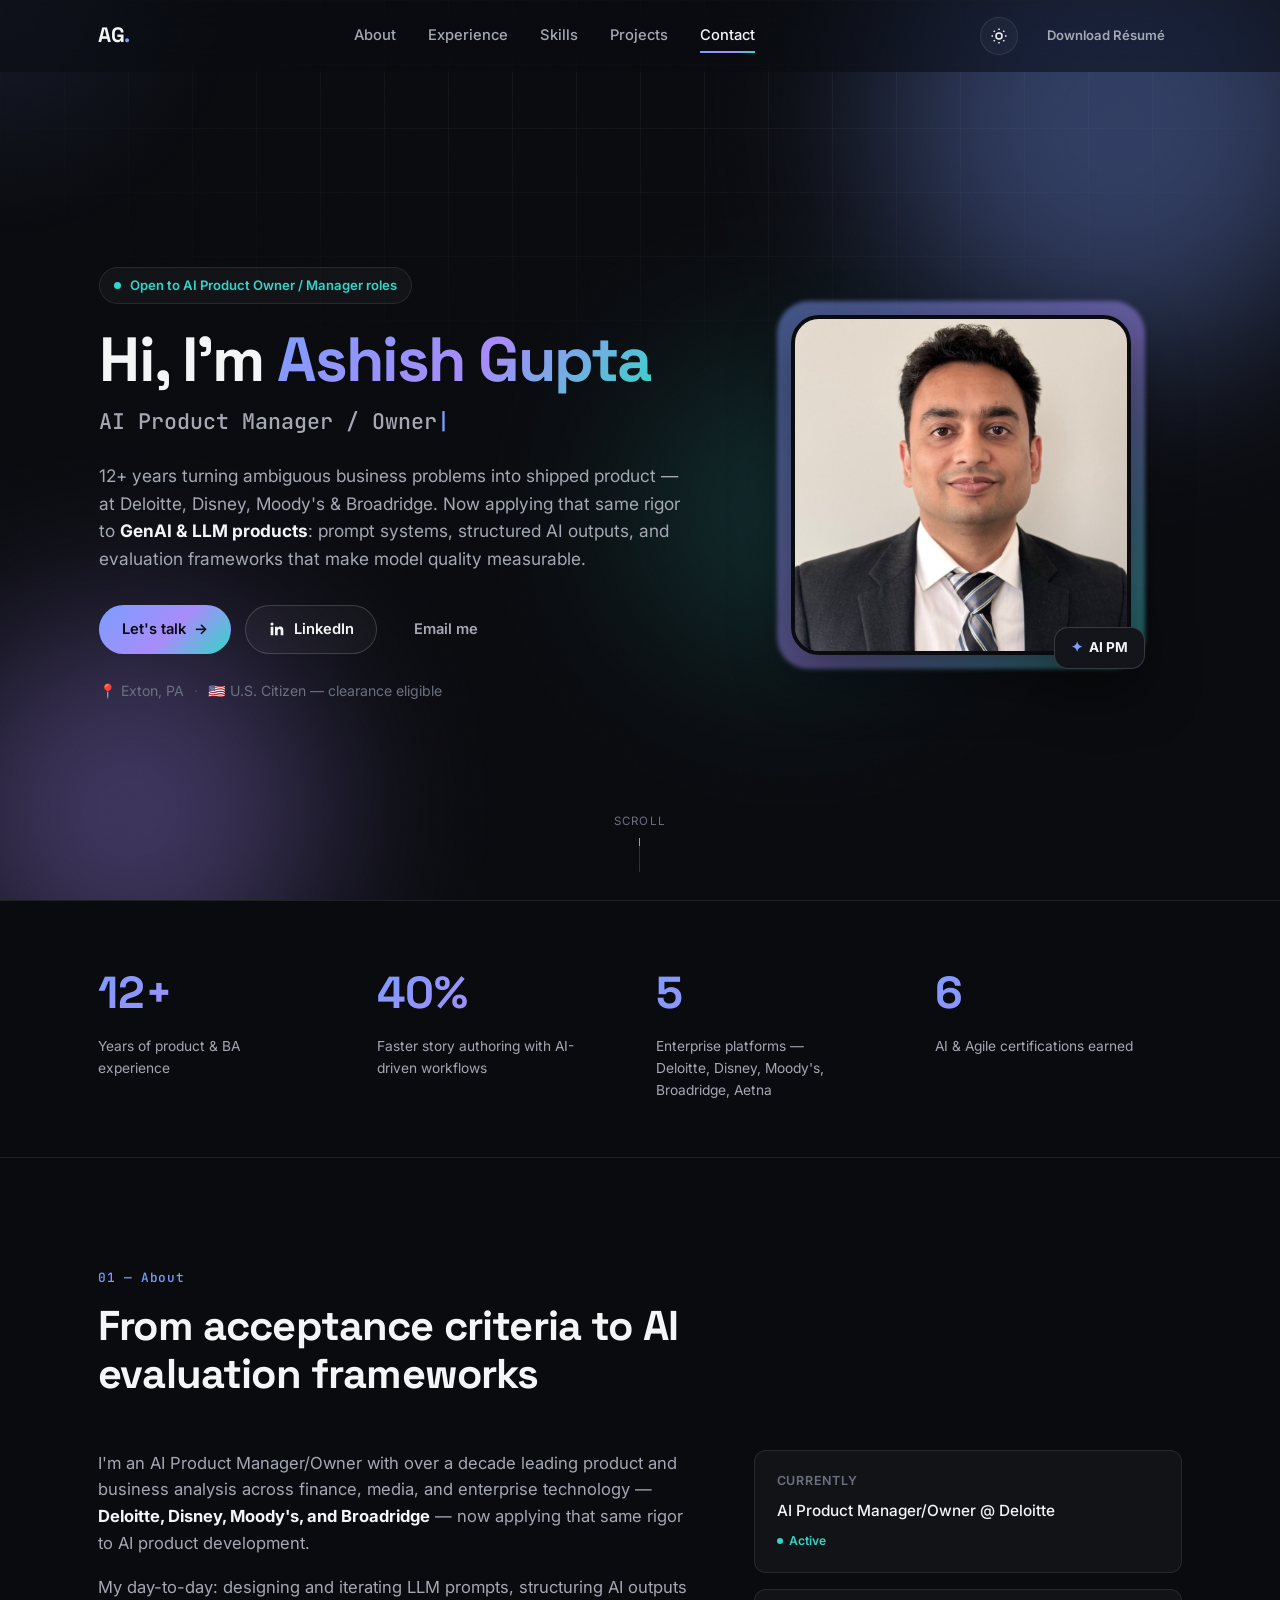
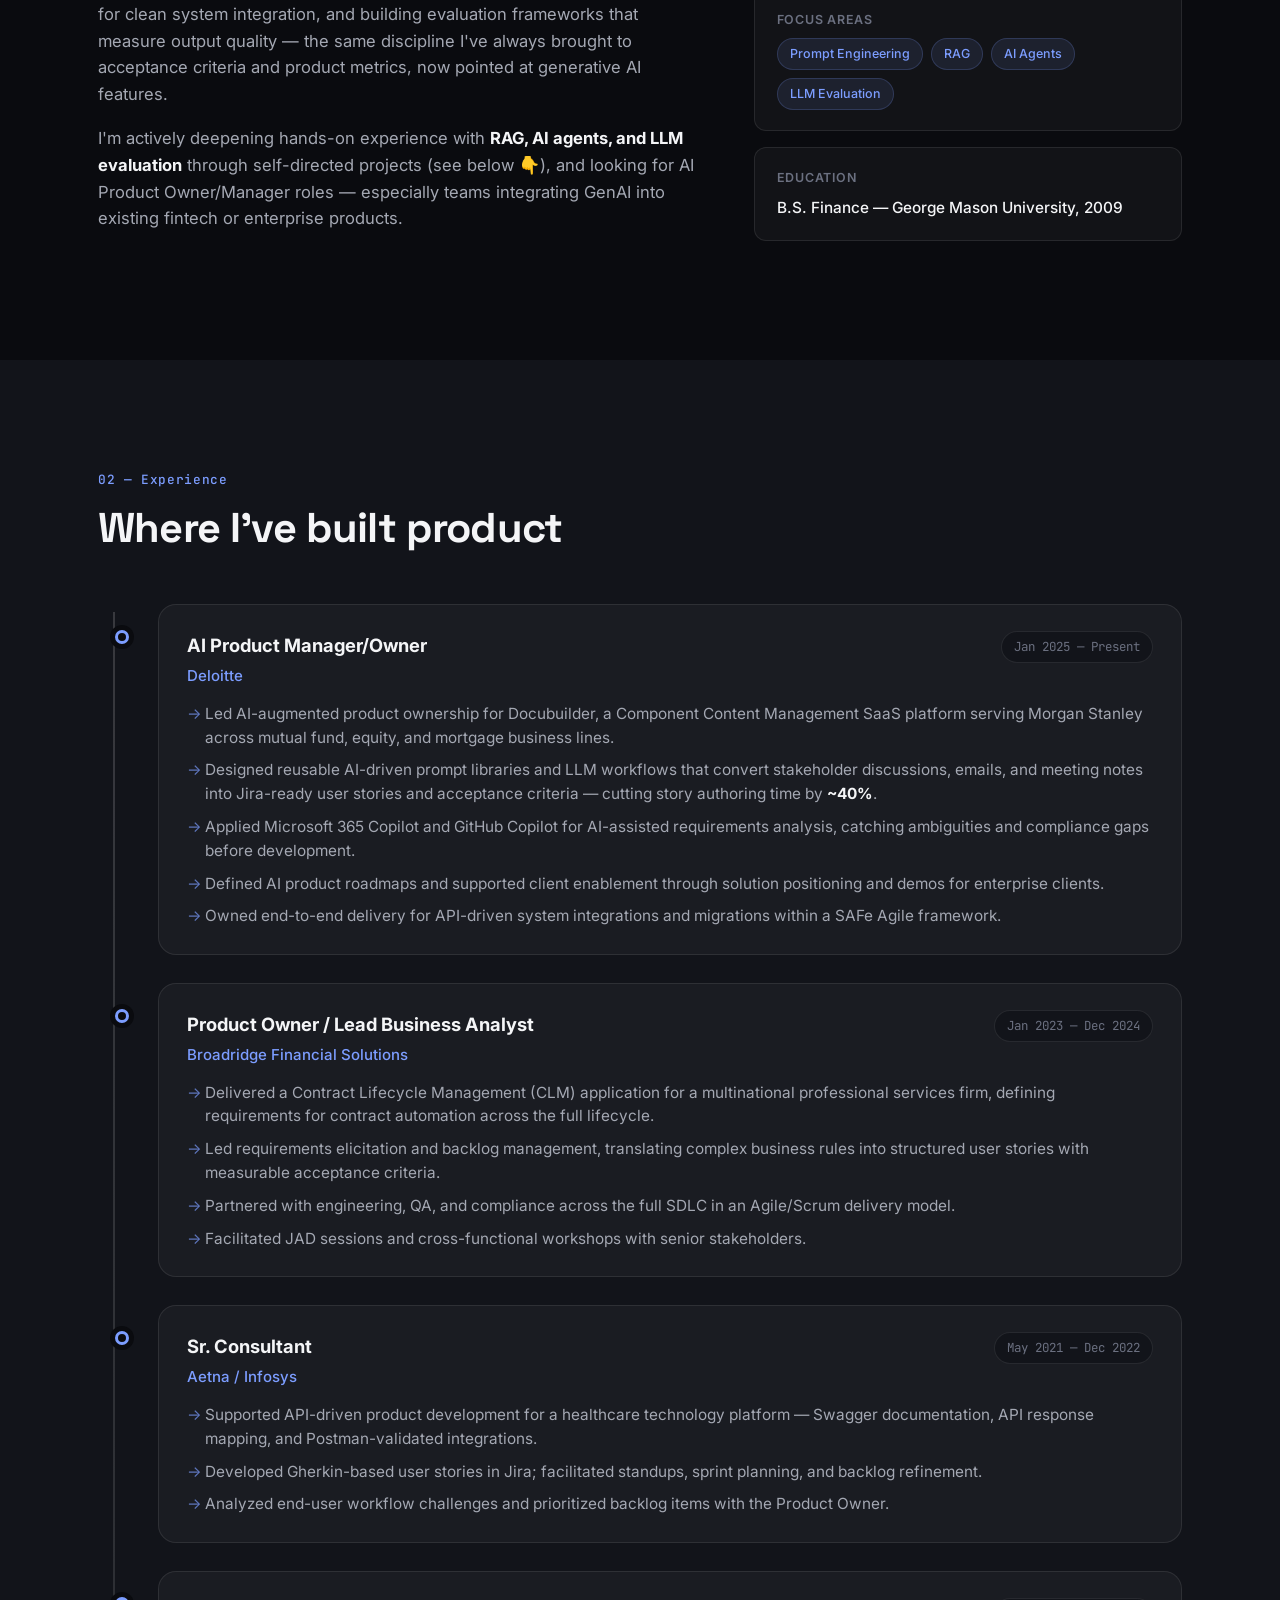
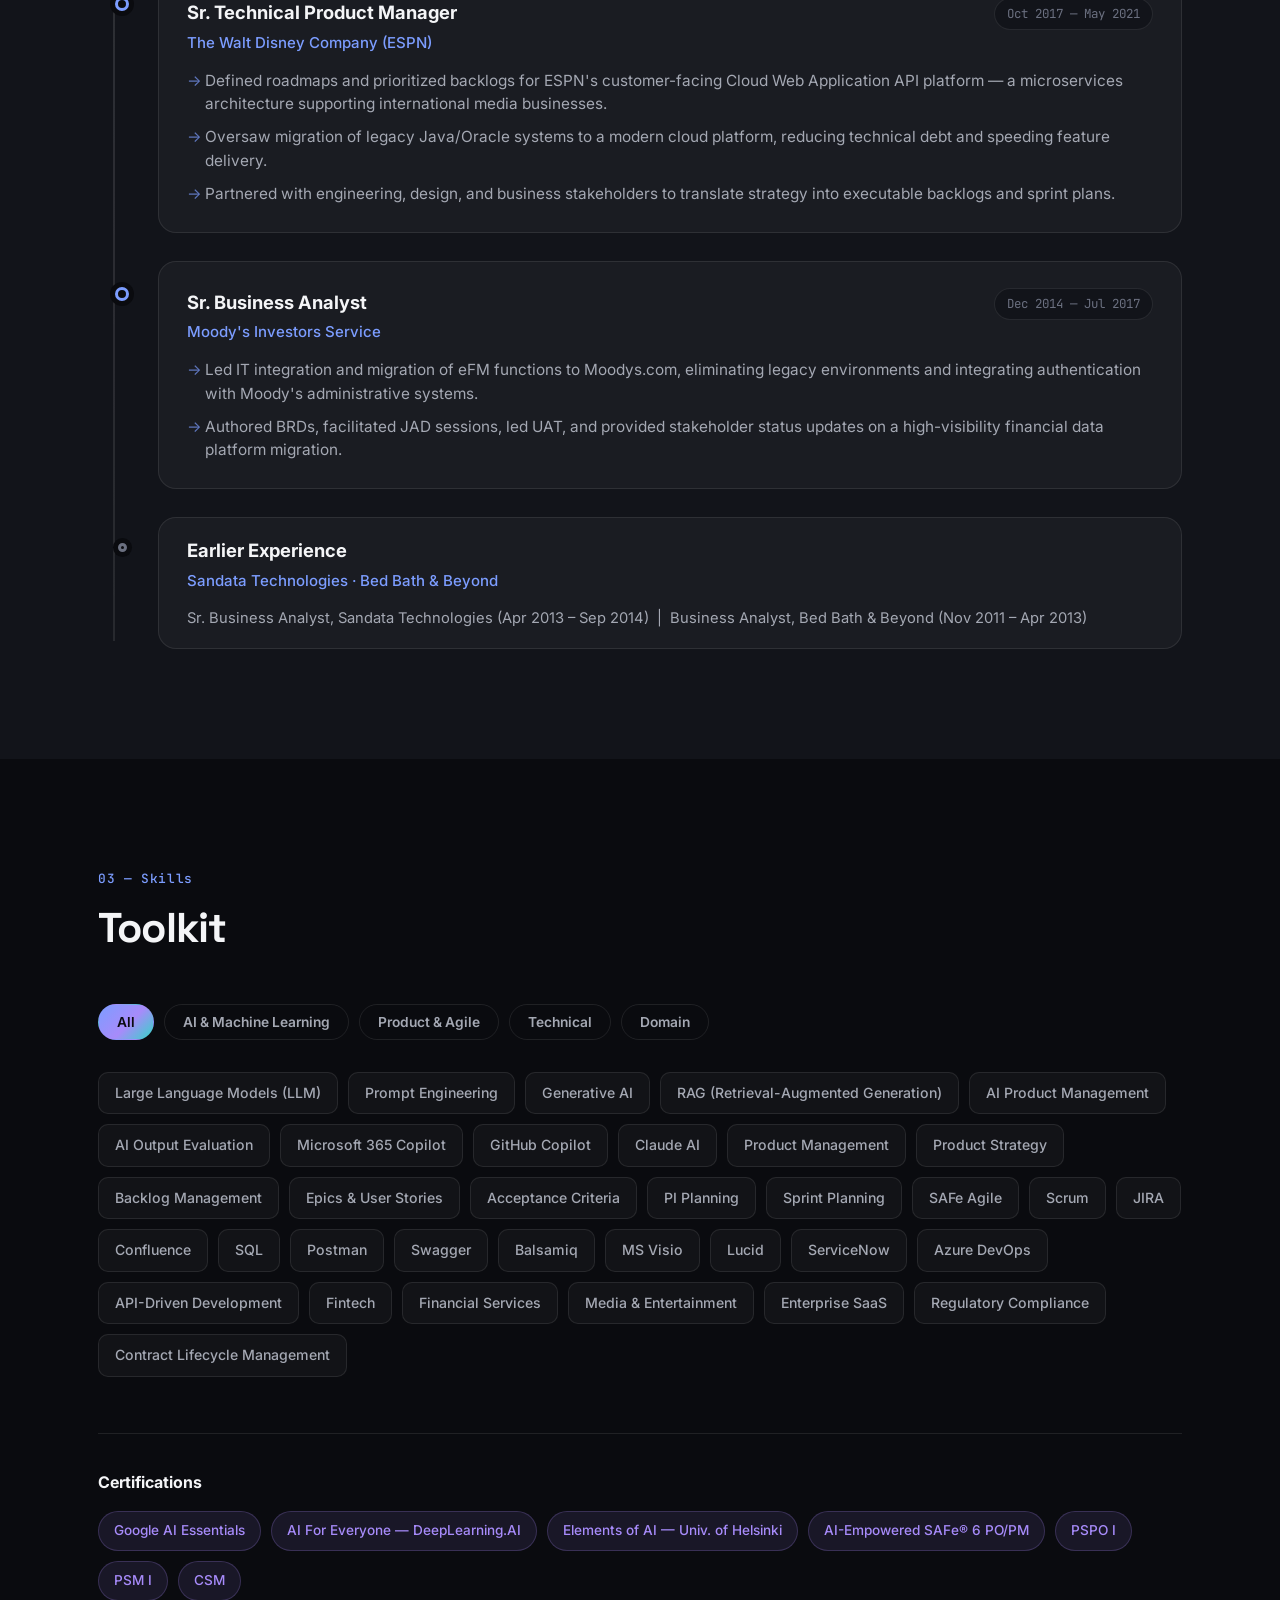
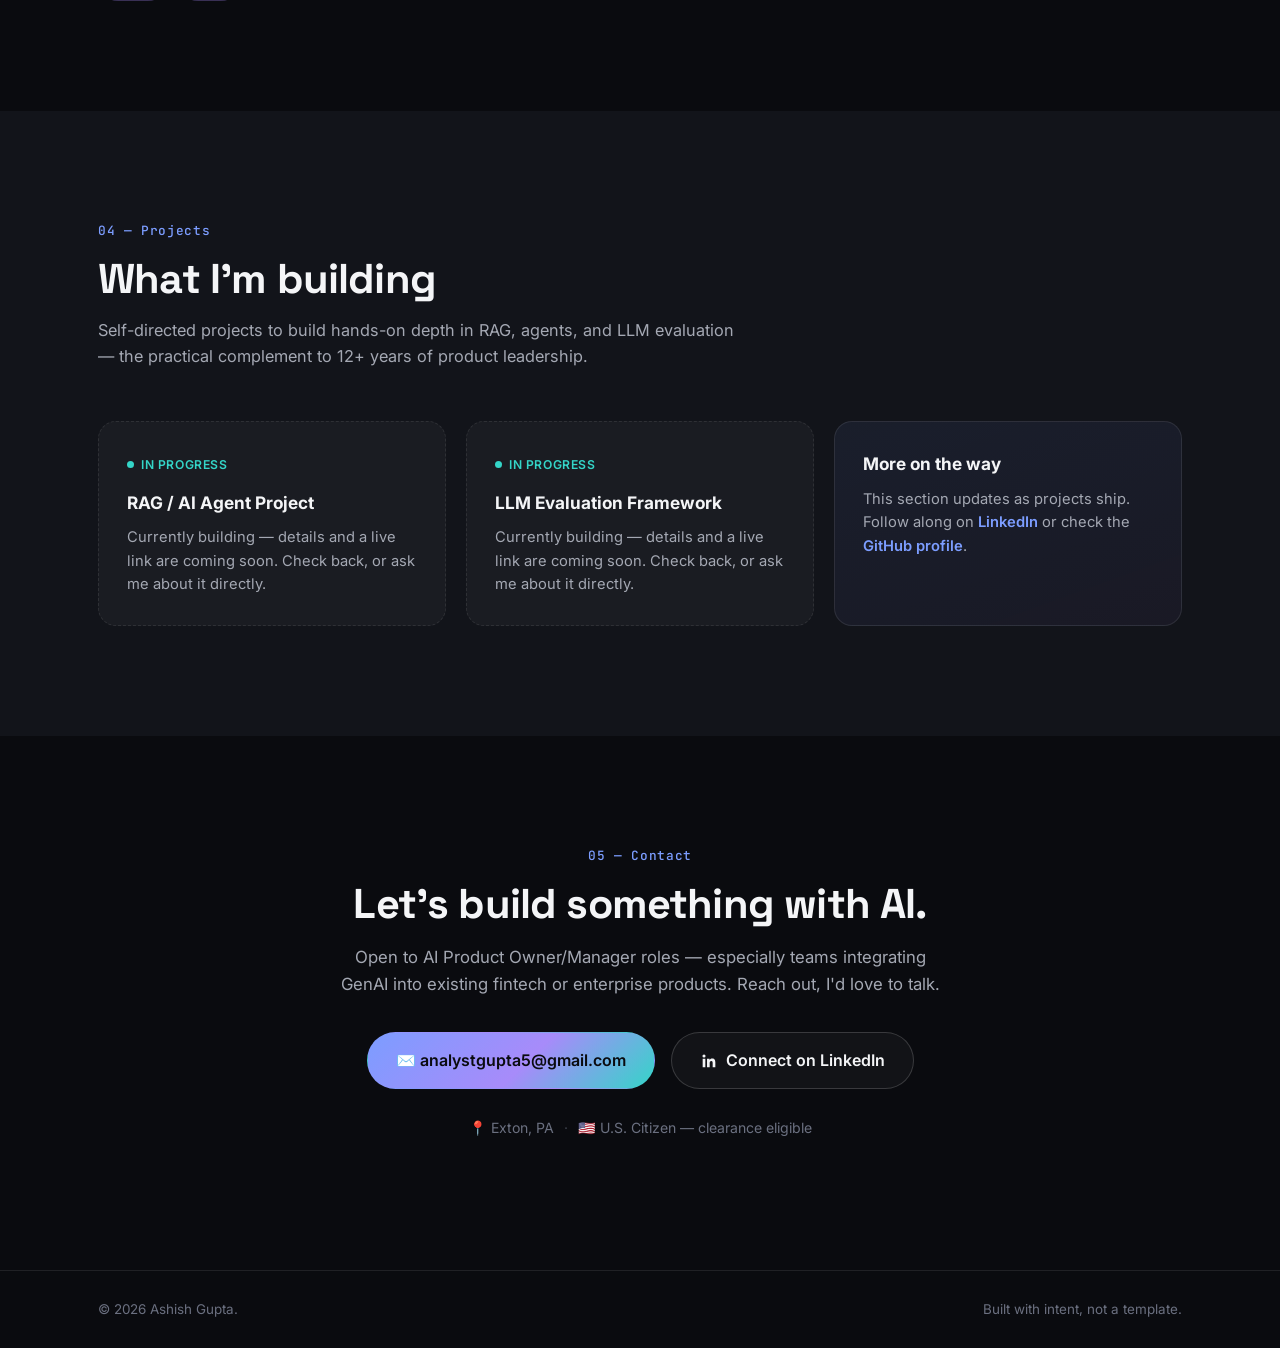
==== commit 746b8597: "Add ATS-friendly 2-page PDF resume, switch download link from docx to PDF" ====
--- a/index.html
+++ b/index.html
@@ -31,7 +31,7 @@
         <svg class="icon-sun" viewBox="0 0 24 24" fill="none" stroke="currentColor" stroke-width="2"><circle cx="12" cy="12" r="4"/><path d="M12 2v2M12 20v2M4.93 4.93l1.41 1.41M17.66 17.66l1.41 1.41M2 12h2M20 12h2M6.34 17.66l-1.41 1.41M19.07 4.93l-1.41 1.41"/></svg>
         <svg class="icon-moon" viewBox="0 0 24 24" fill="none" stroke="currentColor" stroke-width="2"><path d="M21 12.79A9 9 0 1 1 11.21 3 7 7 0 0 0 21 12.79z"/></svg>
       </button>
-      <a href="Ashish_Gupta_AI_PO_Resume.docx" class="btn btn-ghost btn-sm" download>Résumé</a>
+      <a href="Ashish_Gupta_AI_PO_Resume.pdf" class="btn btn-ghost btn-sm" download>Download Résumé</a>
     </div>
     <button class="nav-burger" id="navBurger" aria-label="Menu"><span></span><span></span><span></span></button>
   </div>
